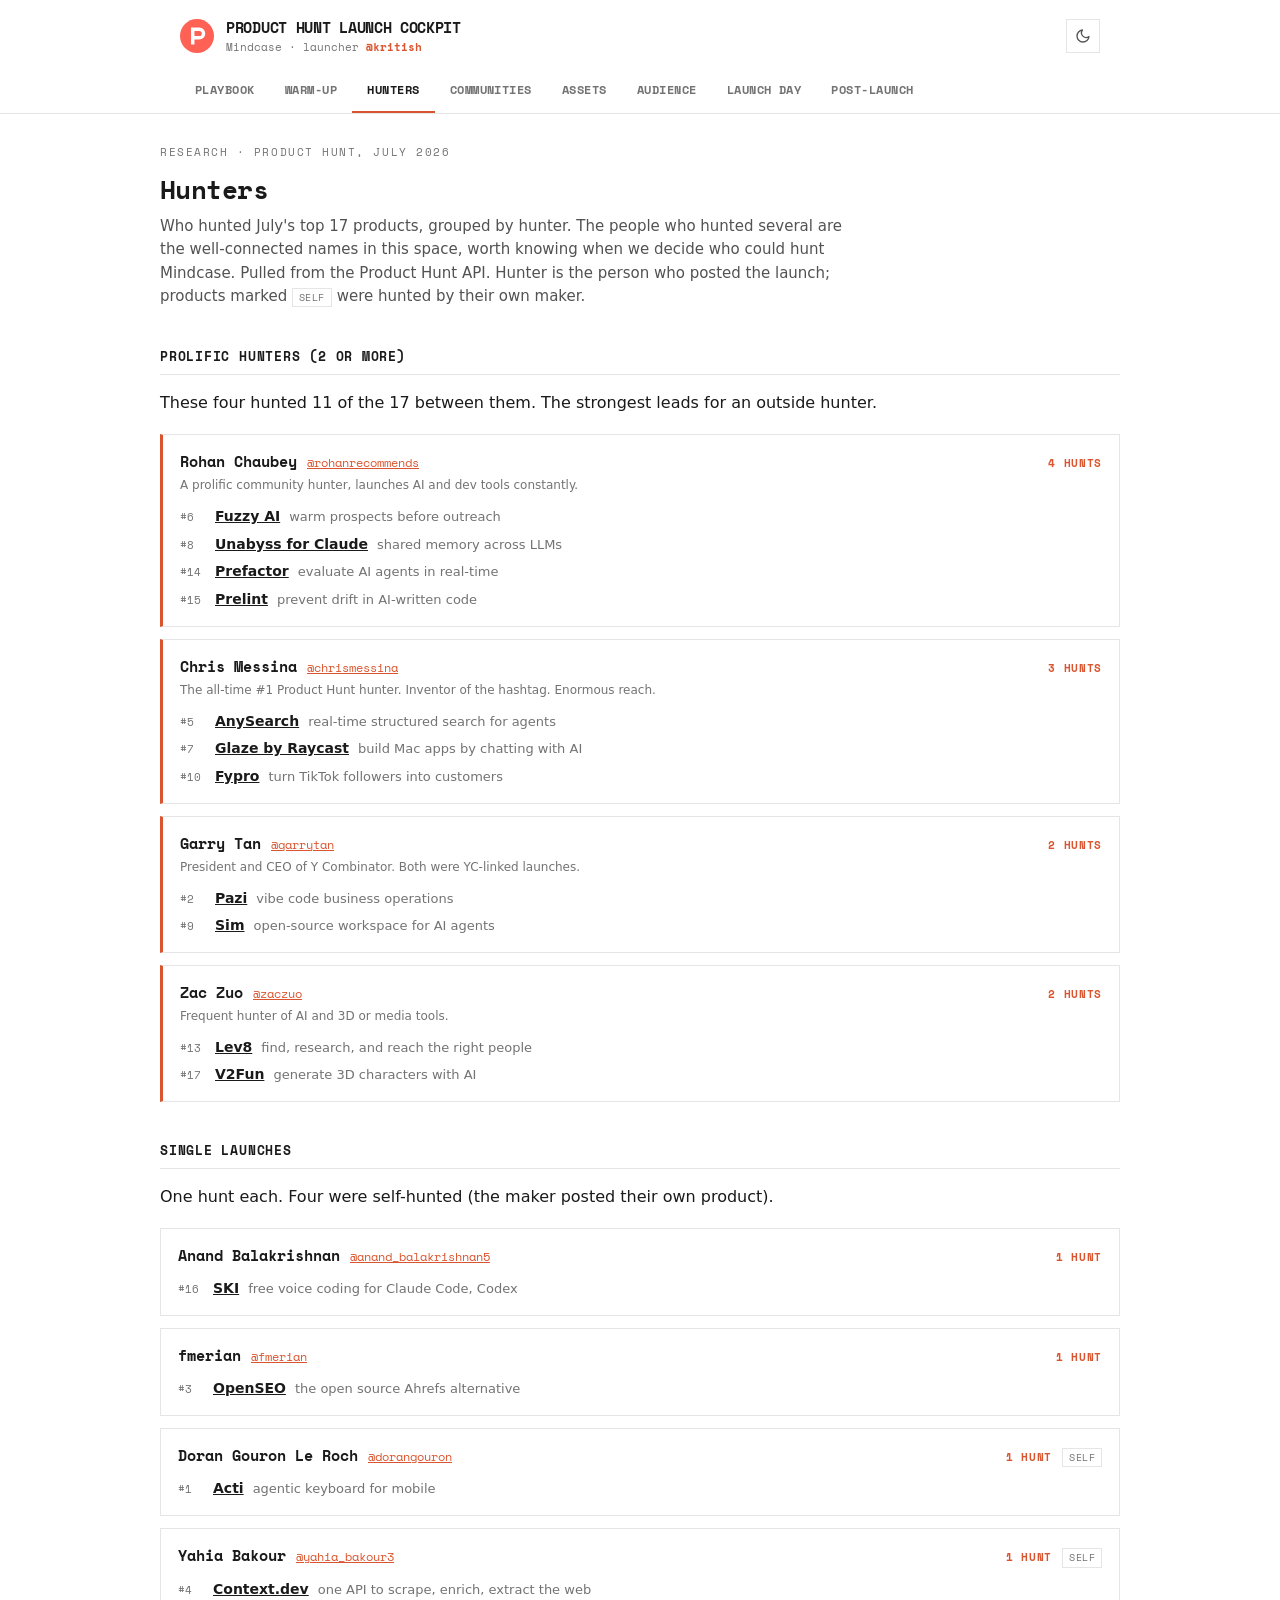
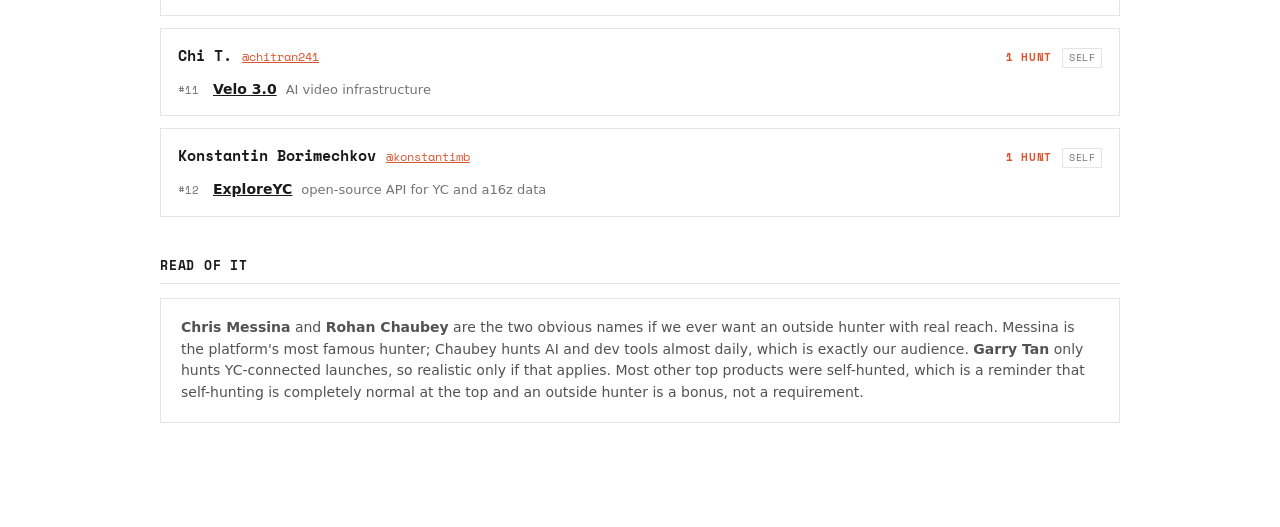
==== hunters.html @ 35c69ada "Add Hunters page: July 2026 top-17 grouped by hunter (via PH API) Co-Authored-By: Claude Opus 4.8 <n" ====
<!doctype html>
<html lang="en">
<head>
<meta charset="utf-8" />
<meta name="viewport" content="width=device-width, initial-scale=1" />
<title>Hunters · Launch Cockpit</title>
<link rel="preconnect" href="https://fonts.googleapis.com" />
<link rel="preconnect" href="https://fonts.gstatic.com" crossorigin />
<link href="https://fonts.googleapis.com/css2?family=Space+Mono:ital,wght@0,400;0,700;1,400&display=swap" rel="stylesheet" />
<link rel="stylesheet" href="style.css" />
<style>
  .hunter-list{ display:flex; flex-direction:column; gap:12px; margin-top:18px; }
  .hcard{ border:1px solid var(--line); background:var(--surface); padding:15px 17px; }
  .hcard.top{ border-left:3px solid var(--ph); }
  .hcard .htop{ display:flex; align-items:baseline; gap:10px; flex-wrap:wrap; }
  .hcard .hname{ font-family:var(--mono); font-weight:700; font-size:15px; color:var(--ink); }
  .hcard .hhandle{ font-family:var(--mono); font-size:12px; }
  .hcard .hcount{ margin-left:auto; font-family:var(--mono); font-size:11px; font-weight:700; text-transform:uppercase; letter-spacing:.06em; color:var(--ph); white-space:nowrap; }
  .hcard .note{ font-size:12px; color:var(--ink-faint); margin-top:3px; }
  .hcard .prods{ margin-top:11px; display:flex; flex-direction:column; gap:6px; }
  .hcard .prod{ font-size:14px; color:var(--ink-soft); display:flex; align-items:baseline; gap:9px; }
  .hcard .prod .rank{ font-family:var(--mono); font-size:11px; color:var(--ink-faint); font-variant-numeric:tabular-nums; min-width:26px; }
  .hcard .prod a.pname{ color:var(--ink); font-weight:700; }
  .hcard .prod .tag{ color:var(--ink-faint); font-size:13px; font-weight:400; }
  .self{ font-family:var(--mono); font-size:10px; text-transform:uppercase; letter-spacing:.05em; color:var(--ink-faint); border:1px solid var(--line); padding:1px 6px; }
  .hunter-list a{ color:var(--ph); }
</style>
</head>
<body data-page="hunters">
<div id="app-nav"></div>
<div class="wrap page">
  <div class="kicker">Research · Product Hunt, July 2026</div>
  <h2 class="title">Hunters</h2>
  <p class="lead">Who hunted July's top 17 products, grouped by hunter. The people who hunted several are the well-connected names in this space, worth knowing when we decide who could hunt Mindcase. Pulled from the Product Hunt API. Hunter is the person who posted the launch; products marked <span class="self">self</span> were hunted by their own maker.</p>

  <div class="section">
    <h3>Prolific hunters (2 or more)</h3>
    <p class="readonly-note">These four hunted 11 of the 17 between them. The strongest leads for an outside hunter.</p>
    <div class="hunter-list">

      <div class="hcard top">
        <div class="htop"><span class="hname">Rohan Chaubey</span> <a class="hhandle" href="https://www.producthunt.com/@rohanrecommends" target="_blank" rel="noopener">@rohanrecommends</a> <span class="hcount">4 hunts</span></div>
        <div class="note">A prolific community hunter, launches AI and dev tools constantly.</div>
        <div class="prods">
          <div class="prod"><span class="rank">#6</span><a class="pname" href="https://www.producthunt.com/products/fuzzy-ai-2" target="_blank" rel="noopener">Fuzzy AI</a><span class="tag">warm prospects before outreach</span></div>
          <div class="prod"><span class="rank">#8</span><a class="pname" href="https://www.producthunt.com/products/unabyss" target="_blank" rel="noopener">Unabyss for Claude</a><span class="tag">shared memory across LLMs</span></div>
          <div class="prod"><span class="rank">#14</span><a class="pname" href="https://www.producthunt.com/products/prefactor" target="_blank" rel="noopener">Prefactor</a><span class="tag">evaluate AI agents in real-time</span></div>
          <div class="prod"><span class="rank">#15</span><a class="pname" href="https://www.producthunt.com/products/prelint" target="_blank" rel="noopener">Prelint</a><span class="tag">prevent drift in AI-written code</span></div>
        </div>
      </div>

      <div class="hcard top">
        <div class="htop"><span class="hname">Chris Messina</span> <a class="hhandle" href="https://www.producthunt.com/@chrismessina" target="_blank" rel="noopener">@chrismessina</a> <span class="hcount">3 hunts</span></div>
        <div class="note">The all-time #1 Product Hunt hunter. Inventor of the hashtag. Enormous reach.</div>
        <div class="prods">
          <div class="prod"><span class="rank">#5</span><a class="pname" href="https://www.producthunt.com/products/anysearch" target="_blank" rel="noopener">AnySearch</a><span class="tag">real-time structured search for agents</span></div>
          <div class="prod"><span class="rank">#7</span><a class="pname" href="https://www.producthunt.com/products/glaze-4" target="_blank" rel="noopener">Glaze by Raycast</a><span class="tag">build Mac apps by chatting with AI</span></div>
          <div class="prod"><span class="rank">#10</span><a class="pname" href="https://www.producthunt.com/products/fypro" target="_blank" rel="noopener">Fypro</a><span class="tag">turn TikTok followers into customers</span></div>
        </div>
      </div>

      <div class="hcard top">
        <div class="htop"><span class="hname">Garry Tan</span> <a class="hhandle" href="https://www.producthunt.com/@garrytan" target="_blank" rel="noopener">@garrytan</a> <span class="hcount">2 hunts</span></div>
        <div class="note">President and CEO of Y Combinator. Both were YC-linked launches.</div>
        <div class="prods">
          <div class="prod"><span class="rank">#2</span><a class="pname" href="https://www.producthunt.com/products/pazi" target="_blank" rel="noopener">Pazi</a><span class="tag">vibe code business operations</span></div>
          <div class="prod"><span class="rank">#9</span><a class="pname" href="https://www.producthunt.com/products/sim-studio" target="_blank" rel="noopener">Sim</a><span class="tag">open-source workspace for AI agents</span></div>
        </div>
      </div>

      <div class="hcard top">
        <div class="htop"><span class="hname">Zac Zuo</span> <a class="hhandle" href="https://www.producthunt.com/@zaczuo" target="_blank" rel="noopener">@zaczuo</a> <span class="hcount">2 hunts</span></div>
        <div class="note">Frequent hunter of AI and 3D or media tools.</div>
        <div class="prods">
          <div class="prod"><span class="rank">#13</span><a class="pname" href="https://www.producthunt.com/products/lev8" target="_blank" rel="noopener">Lev8</a><span class="tag">find, research, and reach the right people</span></div>
          <div class="prod"><span class="rank">#17</span><a class="pname" href="https://www.producthunt.com/products/v2fun" target="_blank" rel="noopener">V2Fun</a><span class="tag">generate 3D characters with AI</span></div>
        </div>
      </div>

    </div>
  </div>

  <div class="section">
    <h3>Single launches</h3>
    <p class="readonly-note">One hunt each. Four were self-hunted (the maker posted their own product).</p>
    <div class="hunter-list">

      <div class="hcard">
        <div class="htop"><span class="hname">Anand Balakrishnan</span> <a class="hhandle" href="https://www.producthunt.com/@anand_balakrishnan5" target="_blank" rel="noopener">@anand_balakrishnan5</a> <span class="hcount">1 hunt</span></div>
        <div class="prods">
          <div class="prod"><span class="rank">#16</span><a class="pname" href="https://www.producthunt.com/products/ski" target="_blank" rel="noopener">SKI</a><span class="tag">free voice coding for Claude Code, Codex</span></div>
        </div>
      </div>

      <div class="hcard">
        <div class="htop"><span class="hname">fmerian</span> <a class="hhandle" href="https://www.producthunt.com/@fmerian" target="_blank" rel="noopener">@fmerian</a> <span class="hcount">1 hunt</span></div>
        <div class="prods">
          <div class="prod"><span class="rank">#3</span><a class="pname" href="https://www.producthunt.com/products/openseo" target="_blank" rel="noopener">OpenSEO</a><span class="tag">the open source Ahrefs alternative</span></div>
        </div>
      </div>

      <div class="hcard">
        <div class="htop"><span class="hname">Doran Gouron Le Roch</span> <a class="hhandle" href="https://www.producthunt.com/@dorangouron" target="_blank" rel="noopener">@dorangouron</a> <span class="hcount">1 hunt</span> <span class="self">self</span></div>
        <div class="prods">
          <div class="prod"><span class="rank">#1</span><a class="pname" href="https://www.producthunt.com/products/acti-2" target="_blank" rel="noopener">Acti</a><span class="tag">agentic keyboard for mobile</span></div>
        </div>
      </div>

      <div class="hcard">
        <div class="htop"><span class="hname">Yahia Bakour</span> <a class="hhandle" href="https://www.producthunt.com/@yahia_bakour3" target="_blank" rel="noopener">@yahia_bakour3</a> <span class="hcount">1 hunt</span> <span class="self">self</span></div>
        <div class="prods">
          <div class="prod"><span class="rank">#4</span><a class="pname" href="https://www.producthunt.com/products/context-dev" target="_blank" rel="noopener">Context.dev</a><span class="tag">one API to scrape, enrich, extract the web</span></div>
        </div>
      </div>

      <div class="hcard">
        <div class="htop"><span class="hname">Chi T.</span> <a class="hhandle" href="https://www.producthunt.com/@chitran241" target="_blank" rel="noopener">@chitran241</a> <span class="hcount">1 hunt</span> <span class="self">self</span></div>
        <div class="prods">
          <div class="prod"><span class="rank">#11</span><a class="pname" href="https://www.producthunt.com/products/velo-4" target="_blank" rel="noopener">Velo 3.0</a><span class="tag">AI video infrastructure</span></div>
        </div>
      </div>

      <div class="hcard">
        <div class="htop"><span class="hname">Konstantin Borimechkov</span> <a class="hhandle" href="https://www.producthunt.com/@konstantimb" target="_blank" rel="noopener">@konstantimb</a> <span class="hcount">1 hunt</span> <span class="self">self</span></div>
        <div class="prods">
          <div class="prod"><span class="rank">#12</span><a class="pname" href="https://www.producthunt.com/products/yc-company-explorer" target="_blank" rel="noopener">ExploreYC</a><span class="tag">open-source API for YC and a16z data</span></div>
        </div>
      </div>

    </div>
  </div>

  <div class="section">
    <h3>Read of it</h3>
    <div class="panel">
      <p><b>Chris Messina</b> and <b>Rohan Chaubey</b> are the two obvious names if we ever want an outside hunter with real reach. Messina is the platform's most famous hunter; Chaubey hunts AI and dev tools almost daily, which is exactly our audience. <b>Garry Tan</b> only hunts YC-connected launches, so realistic only if that applies. Most other top products were self-hunted, which is a reminder that self-hunting is completely normal at the top and an outside hunter is a bonus, not a requirement.</p>
    </div>
  </div>
</div>
<script src="nav.js"></script>
</body>
</html>
---- style.css ----
/* ============================================================
   Mindcase × Product Hunt — Launch Cockpit · shared styles
   Monochrome brand base · Space Mono · sharp corners · PH-orange accent
   ============================================================ */
:root{
  --bg:#ffffff; --surface:#ffffff; --muted:#f5f5f5; --muted2:#fafafa;
  --ink:#1a1a1a; --ink-soft:#525252; --ink-faint:#737373; --ink-ghost:#a3a3a3;
  --line:#e5e5e5; --line-strong:#0a0a0a;
  --primary:#0a0a0a; --primary-fg:#ffffff;
  --ph:#DA552F; --ph-hover:#c4441f; --ph-soft:#fdece5; --ph-line:#f3c9b9;
  --good:#0f8a5f; --good-soft:#e2f4ec;
  --warn:#b7791f; --warn-soft:#fbf0da;
  --mono:"Space Mono", ui-monospace, SFMono-Regular, Menlo, monospace;
  --sans:ui-sans-serif, system-ui, -apple-system, "Segoe UI", Helvetica, Arial, sans-serif;
  --radius:0px; --maxw:960px;
}
@media (prefers-color-scheme: dark){
  :root{
    --bg:#0d0c0b; --surface:#161412; --muted:#1e1b19; --muted2:#141210;
    --ink:#f5f2ef; --ink-soft:#a8a09a; --ink-faint:#7c736c; --ink-ghost:#57504a;
    --line:#2a2622; --line-strong:#f5f2ef;
    --primary:#f5f2ef; --primary-fg:#0d0c0b;
    --ph:#FF6B43; --ph-hover:#ff855f; --ph-soft:#2c1912; --ph-line:#5a2e1f;
    --good:#37c088; --good-soft:#16261f;
    --warn:#e0a94a; --warn-soft:#2a2213;
  }
}
:root[data-theme="light"]{
  --bg:#fff;--surface:#fff;--muted:#f5f5f5;--muted2:#fafafa;--ink:#1a1a1a;--ink-soft:#525252;--ink-faint:#737373;--ink-ghost:#a3a3a3;--line:#e5e5e5;--line-strong:#0a0a0a;--primary:#0a0a0a;--primary-fg:#fff;--ph:#DA552F;--ph-hover:#c4441f;--ph-soft:#fdece5;--ph-line:#f3c9b9;--good:#0f8a5f;--good-soft:#e2f4ec;--warn:#b7791f;--warn-soft:#fbf0da;
}
:root[data-theme="dark"]{
  --bg:#0d0c0b;--surface:#161412;--muted:#1e1b19;--muted2:#141210;--ink:#f5f2ef;--ink-soft:#a8a09a;--ink-faint:#7c736c;--ink-ghost:#57504a;--line:#2a2622;--line-strong:#f5f2ef;--primary:#f5f2ef;--primary-fg:#0d0c0b;--ph:#FF6B43;--ph-hover:#ff855f;--ph-soft:#2c1912;--ph-line:#5a2e1f;--good:#37c088;--good-soft:#16261f;--warn:#e0a94a;--warn-soft:#2a2213;
}
*{box-sizing:border-box;}
html,body{margin:0;}
body{ background:var(--bg); color:var(--ink); font-family:var(--sans); line-height:1.55; -webkit-font-smoothing:antialiased; }
.wrap{ max-width:var(--maxw); margin:0 auto; padding:0 20px; }
a{ color:var(--ph); }

/* ---------- Header + Tabs ---------- */
#app-nav .topbar{ background:var(--surface); border-bottom:1px solid var(--line); position:sticky; top:0; z-index:30; }
.nav-in{ max-width:var(--maxw); margin:0 auto; padding:16px 20px 0; }
.nav-top{ display:flex; align-items:center; justify-content:space-between; gap:16px; padding-bottom:14px; }
.nav-brand{ display:flex; align-items:center; gap:12px; }
.theme-toggle{ flex:none; width:34px; height:34px; display:grid; place-items:center; background:var(--surface); color:var(--ink-soft); border:1px solid var(--line); cursor:pointer; transition:color .12s ease, border-color .12s ease; }
.theme-toggle:hover{ color:var(--ink); border-color:var(--ink-soft); }
.nav-brand .ph-logo{ width:34px; height:34px; flex:none; }
.nav-brand h1{ font-family:var(--mono); font-size:15px; font-weight:700; margin:0; letter-spacing:-.02em; text-transform:uppercase; }
.nav-brand .sub{ font-family:var(--mono); font-size:11px; color:var(--ink-faint); }
.nav-brand .sub b{ color:var(--ph); }
.tabs{ display:flex; gap:0; overflow-x:auto; scrollbar-width:none; }
.tabs::-webkit-scrollbar{ display:none; }
.tab{ font-family:var(--mono); font-size:12px; font-weight:700; text-transform:uppercase; letter-spacing:.04em;
  color:var(--ink-faint); text-decoration:none; padding:11px 15px; white-space:nowrap; border-bottom:2px solid transparent; }
.tab:hover{ color:var(--ink); }
.tab.active{ color:var(--ink); border-bottom-color:var(--ph); }

/* ---------- Page scaffolding ---------- */
.page{ padding:30px 0 90px; }
.kicker{ font-family:var(--mono); font-size:11px; letter-spacing:.14em; text-transform:uppercase; color:var(--ink-faint); }
.page h2.title{ font-family:var(--mono); font-size:26px; letter-spacing:-.02em; margin:8px 0 6px; }
.lead{ color:var(--ink-soft); font-size:15px; max-width:72ch; margin:0; }

.section{ margin-top:38px; }
.section > h3{ font-family:var(--mono); font-size:13px; text-transform:uppercase; letter-spacing:.06em; color:var(--ink); margin:0 0 14px; padding-bottom:8px; border-bottom:1px solid var(--line); }

.panel{ background:var(--surface); border:1px solid var(--line); padding:18px 20px; margin-bottom:14px; }
.panel h4{ font-family:var(--mono); font-size:13px; margin:0 0 6px; }
.panel p{ margin:0; color:var(--ink-soft); font-size:14px; }
.grid2{ display:grid; grid-template-columns:1fr 1fr; gap:14px; }
@media (max-width:680px){ .grid2{ grid-template-columns:1fr; } }

/* ---------- Status pills ---------- */
.pill{ font-family:var(--mono); font-size:10px; font-weight:700; text-transform:uppercase; letter-spacing:.06em; padding:3px 8px; white-space:nowrap; }
.pill.done{ background:var(--good-soft); color:var(--good); border:1px solid var(--good); }
.pill.active{ background:var(--ph-soft); color:var(--ph); border:1px solid var(--ph); }
.pill.todo{ background:var(--muted); color:var(--ink-faint); border:1px solid var(--line); }
.pill.block{ background:var(--warn-soft); color:var(--warn); border:1px solid var(--warn); }

/* ---------- Tables ---------- */
.tbl-scroll{ overflow-x:auto; border:1px solid var(--line); }
table.data{ width:100%; border-collapse:collapse; font-size:13.5px; min-width:520px; }
table.data th{ font-family:var(--mono); font-size:10px; text-transform:uppercase; letter-spacing:.06em; text-align:left; color:var(--ink-faint); background:var(--muted2); padding:10px 12px; border-bottom:1px solid var(--line); }
table.data td{ padding:11px 12px; border-bottom:1px solid var(--line); color:var(--ink-soft); vertical-align:top; }
table.data tr:last-child td{ border-bottom:none; }
table.data td b, table.data td strong{ color:var(--ink); }

/* ---------- Timeline ---------- */
.timeline{ position:relative; margin:0; padding:0 0 0 26px; list-style:none; }
.timeline::before{ content:""; position:absolute; left:6px; top:4px; bottom:4px; width:2px; background:var(--line); }
.timeline li{ position:relative; padding:0 0 22px 8px; }
.timeline li::before{ content:""; position:absolute; left:-26px; top:3px; width:14px; height:14px; background:var(--surface); border:3px solid var(--ink-ghost); }
.timeline li.now::before{ border-color:var(--ph); background:var(--ph); }
.timeline li.done::before{ border-color:var(--good); background:var(--good); }
.timeline .tl-when{ font-family:var(--mono); font-size:11px; text-transform:uppercase; letter-spacing:.05em; color:var(--ink-faint); }
.timeline .tl-what{ font-weight:700; font-size:14px; margin-top:2px; }
.timeline .tl-detail{ color:var(--ink-soft); font-size:13.5px; margin-top:2px; }

/* ---------- Checklist ---------- */
.checklist{ list-style:none; margin:0; padding:0; display:flex; flex-direction:column; gap:2px; }
.checklist li{ display:flex; gap:11px; align-items:flex-start; padding:9px 4px; border-bottom:1px solid var(--line); }
.checklist li:last-child{ border-bottom:none; }
.checklist input[type=checkbox]{ width:17px; height:17px; margin-top:1px; accent-color:var(--good); flex:none; cursor:pointer; }
.checklist .ci-body{ font-size:14px; }
.checklist .ci-body span{ display:block; color:var(--ink-faint); font-size:12.5px; margin-top:1px; }
.checklist li.checked .ci-body > b{ text-decoration:line-through; color:var(--ink-faint); }

/* ---------- Buttons ---------- */
.btn, button.act{
  font-family:var(--mono); font-size:12px; font-weight:700; text-transform:uppercase; letter-spacing:.04em;
  border-radius:var(--radius); cursor:pointer; padding:9px 15px; border:1px solid var(--line-strong);
  background:var(--surface); color:var(--ink); text-decoration:none; display:inline-flex; align-items:center; gap:7px;
  transition:background .12s ease, color .12s ease, border-color .12s ease;
}
.btn:hover, button.act:hover{ background:var(--muted); border-color:var(--ph); color:var(--ph); }
.btn-primary{ background:var(--ph); color:#fff; border-color:var(--ph); }
.btn-primary:hover{ background:var(--ph-hover); color:#fff; }

/* ---------- Callout ---------- */
.callout{ font-family:var(--mono); font-size:12.5px; background:var(--ph-soft); color:var(--ink); border-left:3px solid var(--ph); padding:11px 14px; margin:14px 0; }
.callout.warn{ background:var(--warn-soft); border-left-color:var(--warn); }

@media (prefers-reduced-motion: reduce){ *{ transition:none !important; } }
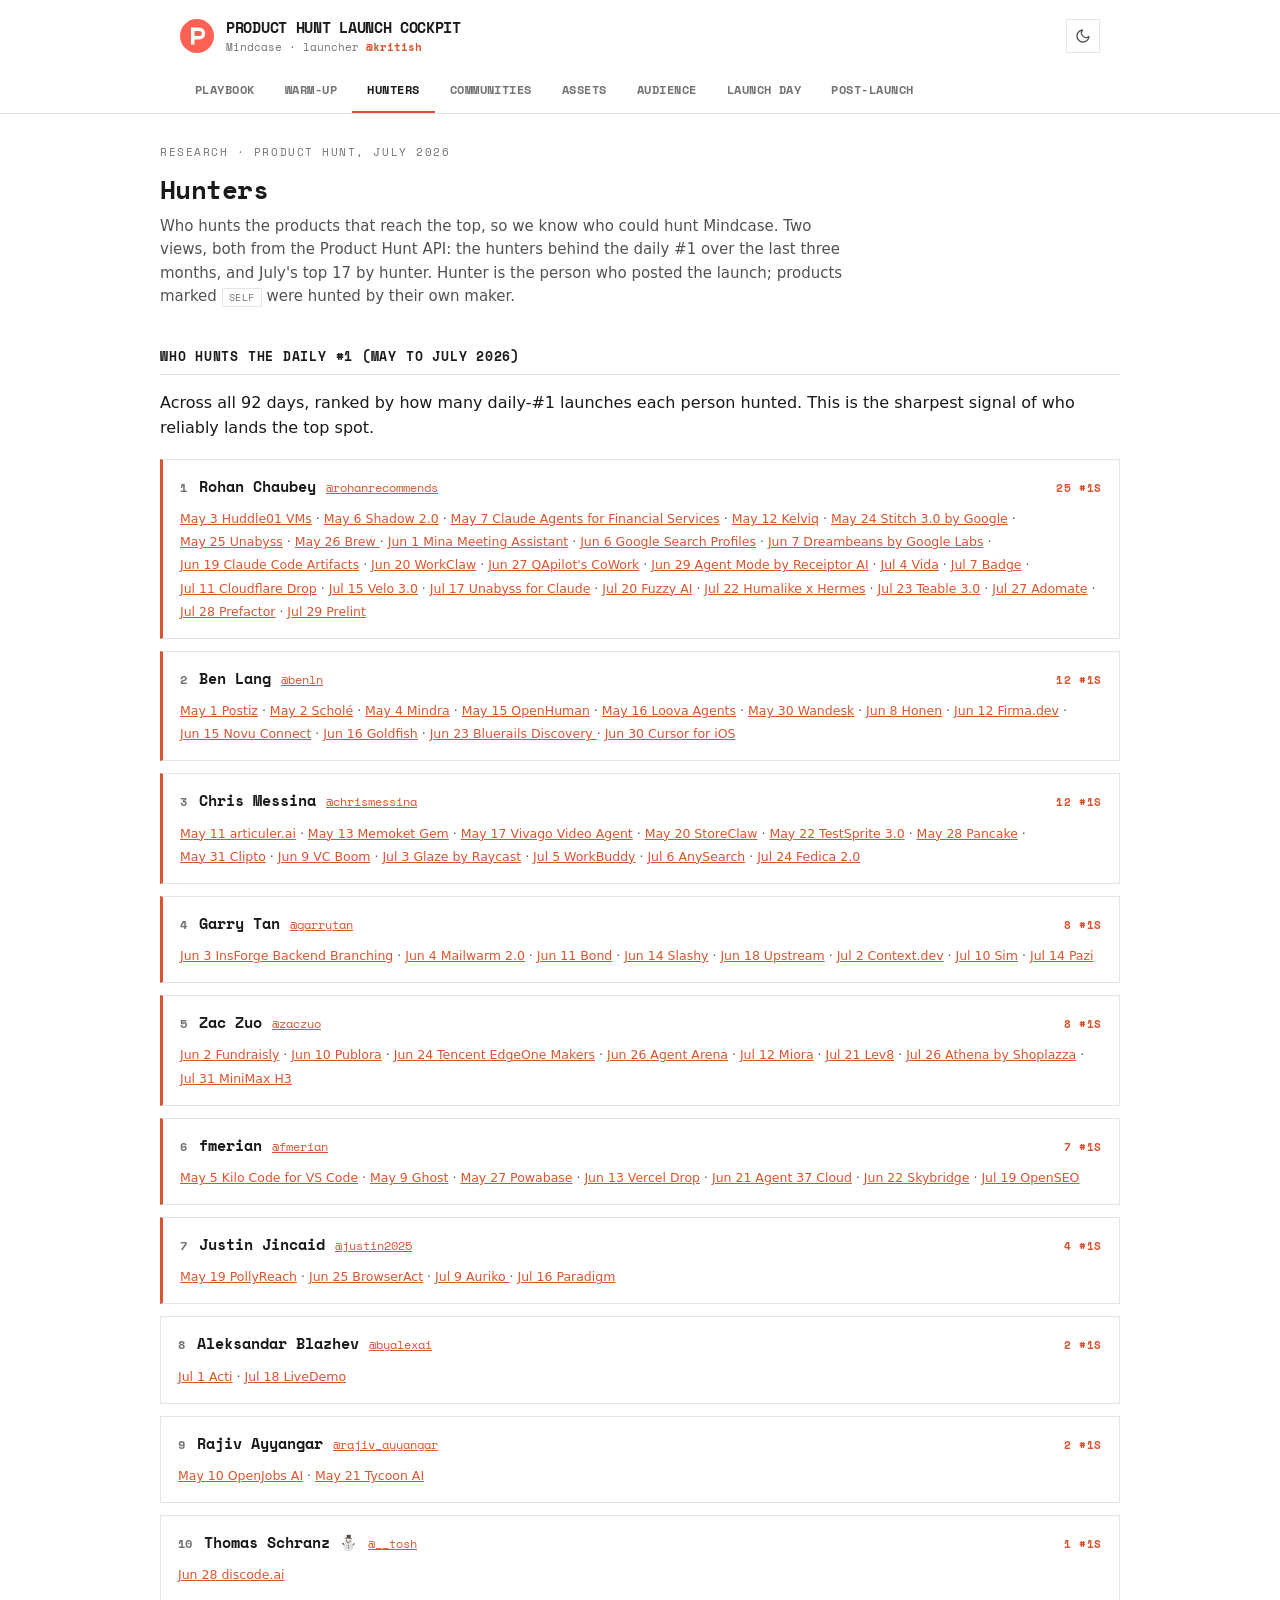
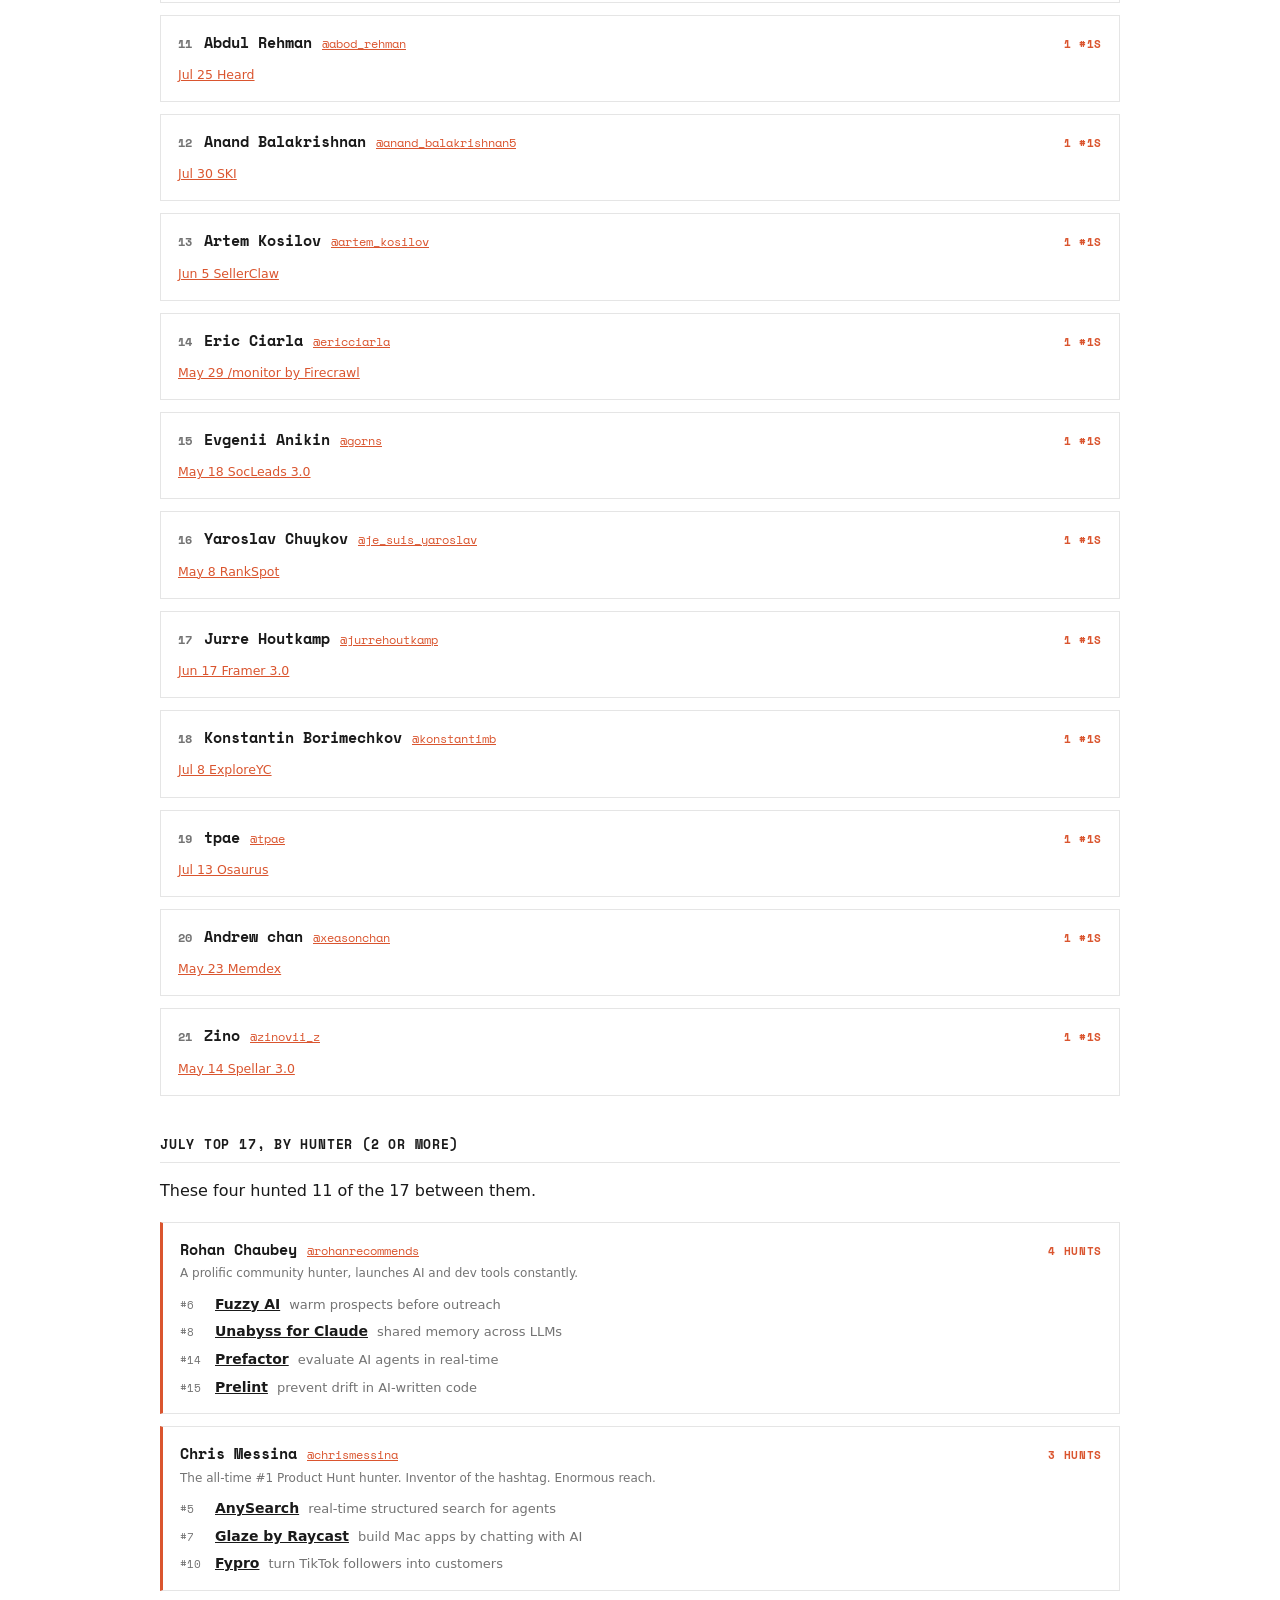
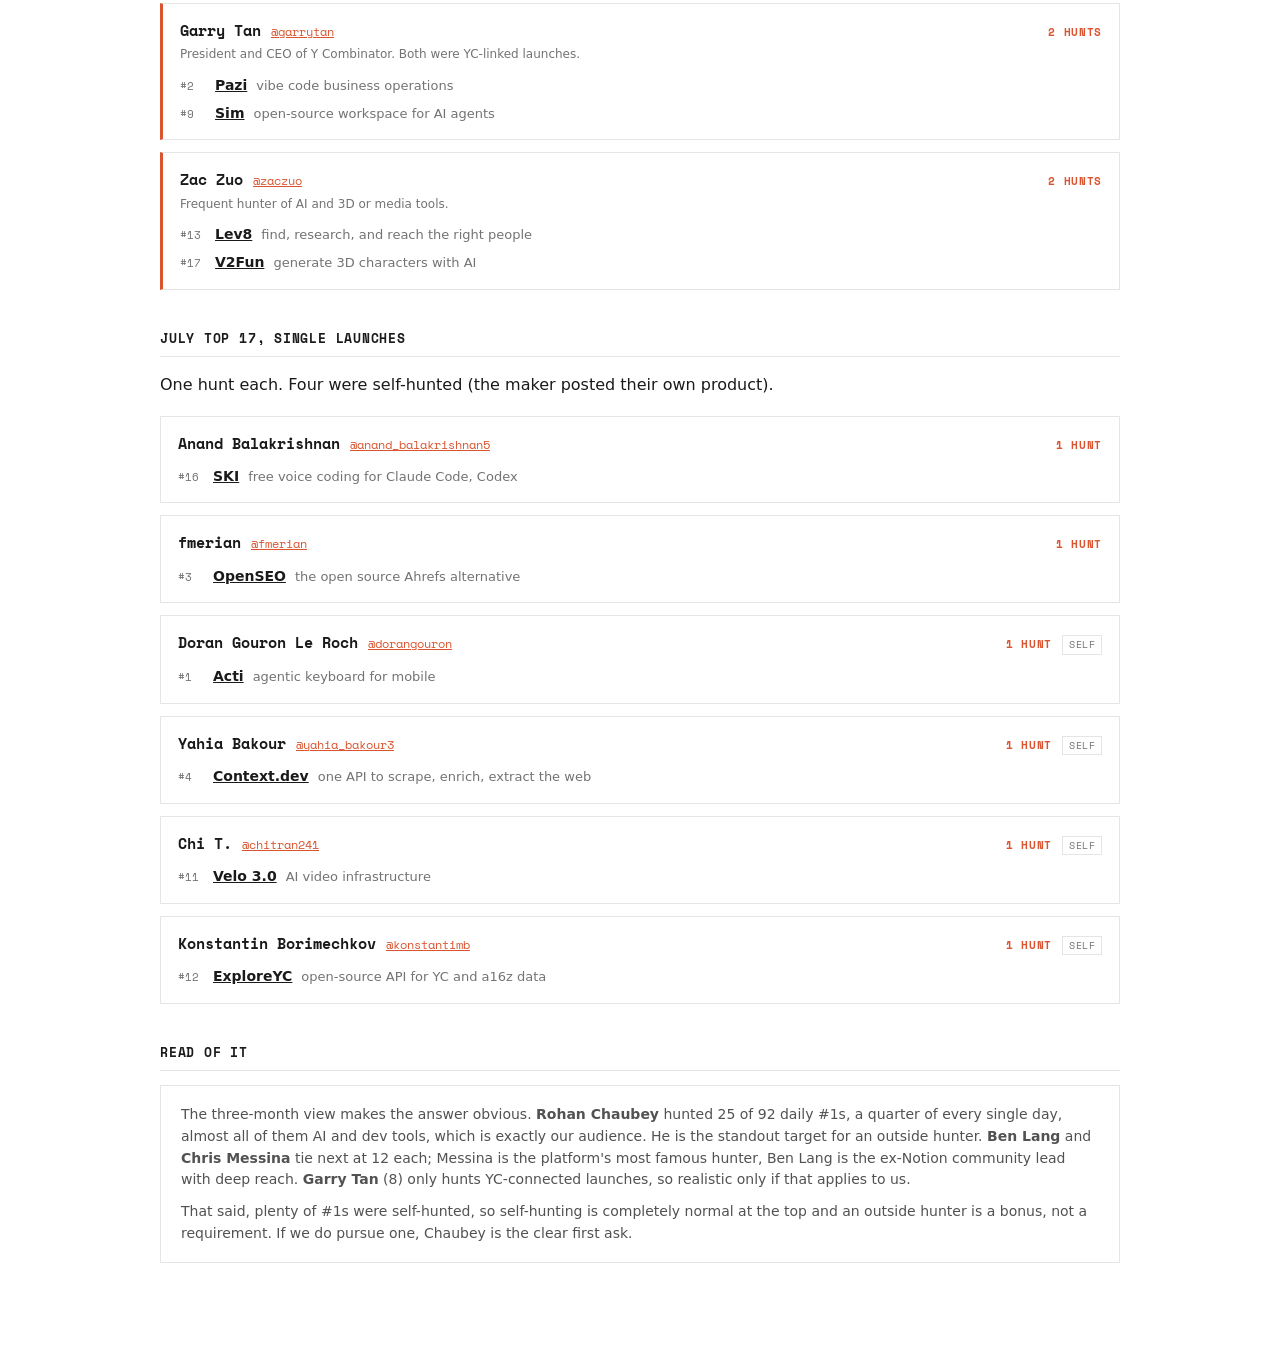
==== commit b3c66576: "Hunters: add daily-#1 hunters (May-Jul 2026, 92 days) via PH API Co-Authored-By: Claude Opus 4.8 <no" ====
--- a/hunters.html
+++ b/hunters.html
@@ -23,6 +23,9 @@
   .hcard .prod a.pname{ color:var(--ink); font-weight:700; }
   .hcard .prod .tag{ color:var(--ink-faint); font-size:13px; font-weight:400; }
   .self{ font-family:var(--mono); font-size:10px; text-transform:uppercase; letter-spacing:.05em; color:var(--ink-faint); border:1px solid var(--line); padding:1px 6px; }
+  .hrank{ font-family:var(--mono); font-size:12px; color:var(--ink-faint); font-weight:700; margin-right:2px; }
+  .d1prods{ margin-top:9px; font-size:12.5px; line-height:1.85; color:var(--ink-soft); }
+  .d1prods a{ color:var(--ink); white-space:nowrap; }
   .hunter-list a{ color:var(--ph); }
 </style>
 </head>
@@ -31,11 +34,17 @@
 <div class="wrap page">
   <div class="kicker">Research · Product Hunt, July 2026</div>
   <h2 class="title">Hunters</h2>
-  <p class="lead">Who hunted July's top 17 products, grouped by hunter. The people who hunted several are the well-connected names in this space, worth knowing when we decide who could hunt Mindcase. Pulled from the Product Hunt API. Hunter is the person who posted the launch; products marked <span class="self">self</span> were hunted by their own maker.</p>
+  <p class="lead">Who hunts the products that reach the top, so we know who could hunt Mindcase. Two views, both from the Product Hunt API: the hunters behind the daily #1 over the last three months, and July's top 17 by hunter. Hunter is the person who posted the launch; products marked <span class="self">self</span> were hunted by their own maker.</p>
 
   <div class="section">
-    <h3>Prolific hunters (2 or more)</h3>
-    <p class="readonly-note">These four hunted 11 of the 17 between them. The strongest leads for an outside hunter.</p>
+    <h3>Who hunts the daily #1 (May to July 2026)</h3>
+    <p class="readonly-note">Across all 92 days, ranked by how many daily-#1 launches each person hunted. This is the sharpest signal of who reliably lands the top spot.</p>
+    <div class="hunter-list" id="daily1-list"></div>
+  </div>
+
+  <div class="section">
+    <h3>July top 17, by hunter (2 or more)</h3>
+    <p class="readonly-note">These four hunted 11 of the 17 between them.</p>
     <div class="hunter-list">
 
       <div class="hcard top">
@@ -81,7 +90,7 @@
   </div>
 
   <div class="section">
-    <h3>Single launches</h3>
+    <h3>July top 17, single launches</h3>
     <p class="readonly-note">One hunt each. Four were self-hunted (the maker posted their own product).</p>
     <div class="hunter-list">
 
@@ -133,10 +142,33 @@
   <div class="section">
     <h3>Read of it</h3>
     <div class="panel">
-      <p><b>Chris Messina</b> and <b>Rohan Chaubey</b> are the two obvious names if we ever want an outside hunter with real reach. Messina is the platform's most famous hunter; Chaubey hunts AI and dev tools almost daily, which is exactly our audience. <b>Garry Tan</b> only hunts YC-connected launches, so realistic only if that applies. Most other top products were self-hunted, which is a reminder that self-hunting is completely normal at the top and an outside hunter is a bonus, not a requirement.</p>
+      <p>The three-month view makes the answer obvious. <b>Rohan Chaubey</b> hunted 25 of 92 daily #1s, a quarter of every single day, almost all of them AI and dev tools, which is exactly our audience. He is the standout target for an outside hunter. <b>Ben Lang</b> and <b>Chris Messina</b> tie next at 12 each; Messina is the platform's most famous hunter, Ben Lang is the ex-Notion community lead with deep reach. <b>Garry Tan</b> (8) only hunts YC-connected launches, so realistic only if that applies to us.</p>
+      <p style="margin-top:10px;">That said, plenty of #1s were self-hunted, so self-hunting is completely normal at the top and an outside hunter is a bonus, not a requirement. If we do pursue one, Chaubey is the clear first ask.</p>
     </div>
   </div>
 </div>
+<script src="daily1.js"></script>
+<script>
+(function(){
+  var el = document.getElementById('daily1-list');
+  if(!el || !window.DAILY1){ return; }
+  var MON = ['Jan','Feb','Mar','Apr','May','Jun','Jul','Aug','Sep','Oct','Nov','Dec'];
+  function esc(s){ return (s||'').replace(/[&<>"]/g,function(c){return {'&':'&amp;','<':'&lt;','>':'&gt;','"':'&quot;'}[c]; }); }
+  window.DAILY1.hunters.forEach(function(h,i){
+    var prods = h.products.map(function(p){
+      var mm = parseInt(p.date.slice(5,7),10), dd = parseInt(p.date.slice(8,10),10);
+      return '<a href="https://www.producthunt.com/products/'+esc(p.slug)+'" target="_blank" rel="noopener">'+MON[mm-1]+' '+dd+' '+esc(p.name)+'</a>';
+    }).join(' &middot; ');
+    var card = document.createElement('div');
+    card.className = 'hcard' + (h.count>=3 ? ' top' : '');
+    card.innerHTML = '<div class="htop"><span class="hrank">'+(i+1)+'</span><span class="hname">'+esc(h.name)+'</span> '
+      + '<a class="hhandle" href="https://www.producthunt.com/@'+esc(h.username)+'" target="_blank" rel="noopener">@'+esc(h.username)+'</a> '
+      + '<span class="hcount">'+h.count+' &#35;1s</span></div>'
+      + '<div class="d1prods">'+prods+'</div>';
+    el.appendChild(card);
+  });
+})();
+</script>
 <script src="nav.js"></script>
 </body>
 </html>
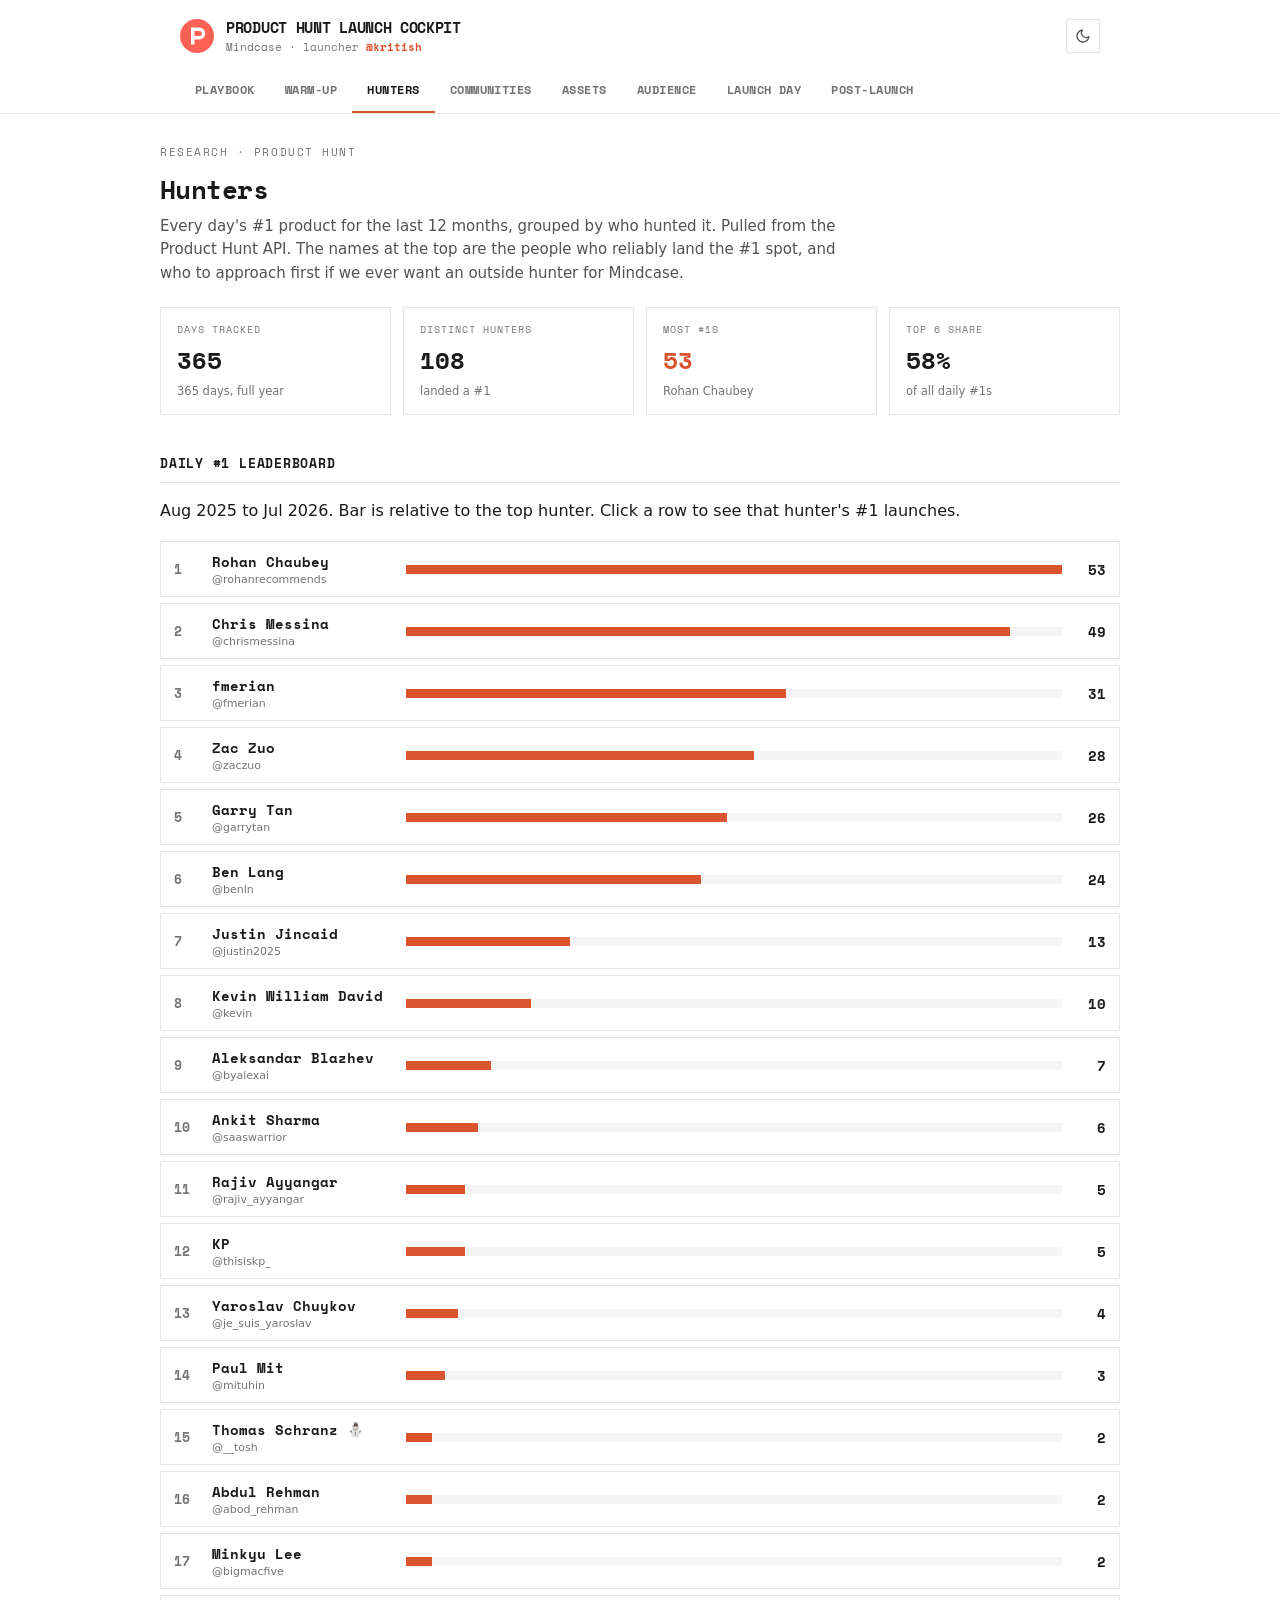
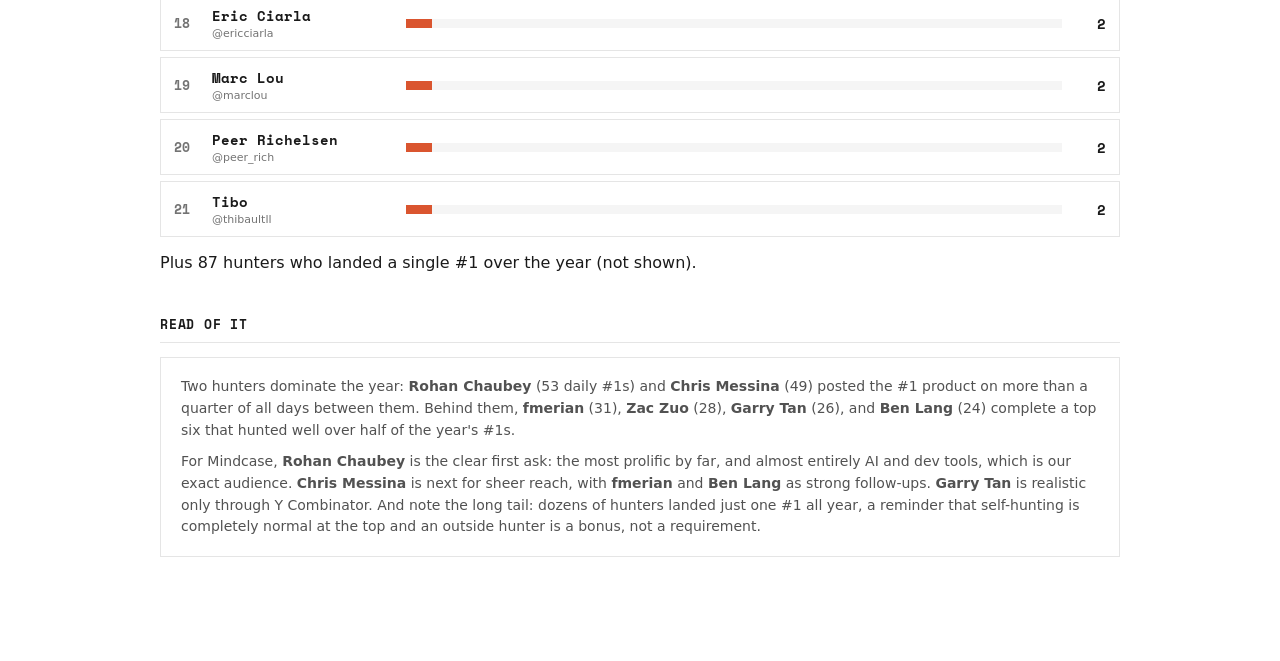
==== commit 63b7e23a: "Hunters: full-year daily-#1 leaderboard, restructured with stat tiles + bars Co-Authored-By: Claude " ====
--- a/hunters.html
+++ b/hunters.html
@@ -9,164 +9,97 @@
 <link href="https://fonts.googleapis.com/css2?family=Space+Mono:ital,wght@0,400;0,700;1,400&display=swap" rel="stylesheet" />
 <link rel="stylesheet" href="style.css" />
 <style>
-  .hunter-list{ display:flex; flex-direction:column; gap:12px; margin-top:18px; }
-  .hcard{ border:1px solid var(--line); background:var(--surface); padding:15px 17px; }
-  .hcard.top{ border-left:3px solid var(--ph); }
-  .hcard .htop{ display:flex; align-items:baseline; gap:10px; flex-wrap:wrap; }
-  .hcard .hname{ font-family:var(--mono); font-weight:700; font-size:15px; color:var(--ink); }
-  .hcard .hhandle{ font-family:var(--mono); font-size:12px; }
-  .hcard .hcount{ margin-left:auto; font-family:var(--mono); font-size:11px; font-weight:700; text-transform:uppercase; letter-spacing:.06em; color:var(--ph); white-space:nowrap; }
-  .hcard .note{ font-size:12px; color:var(--ink-faint); margin-top:3px; }
-  .hcard .prods{ margin-top:11px; display:flex; flex-direction:column; gap:6px; }
-  .hcard .prod{ font-size:14px; color:var(--ink-soft); display:flex; align-items:baseline; gap:9px; }
-  .hcard .prod .rank{ font-family:var(--mono); font-size:11px; color:var(--ink-faint); font-variant-numeric:tabular-nums; min-width:26px; }
-  .hcard .prod a.pname{ color:var(--ink); font-weight:700; }
-  .hcard .prod .tag{ color:var(--ink-faint); font-size:13px; font-weight:400; }
-  .self{ font-family:var(--mono); font-size:10px; text-transform:uppercase; letter-spacing:.05em; color:var(--ink-faint); border:1px solid var(--line); padding:1px 6px; }
-  .hrank{ font-family:var(--mono); font-size:12px; color:var(--ink-faint); font-weight:700; margin-right:2px; }
-  .d1prods{ margin-top:9px; font-size:12.5px; line-height:1.85; color:var(--ink-soft); }
-  .d1prods a{ color:var(--ink); white-space:nowrap; }
-  .hunter-list a{ color:var(--ph); }
+  /* stat tiles */
+  .stats{ display:grid; grid-template-columns:repeat(4,1fr); gap:12px; margin-top:22px; }
+  @media (max-width:640px){ .stats{ grid-template-columns:1fr 1fr; } }
+  .stat{ border:1px solid var(--line); background:var(--surface); padding:14px 16px; }
+  .stat .k{ font-family:var(--mono); font-size:10px; text-transform:uppercase; letter-spacing:.1em; color:var(--ink-faint); }
+  .stat .v{ font-family:var(--mono); font-size:24px; font-weight:700; color:var(--ink); margin-top:5px; font-variant-numeric:tabular-nums; }
+  .stat .v.accent{ color:var(--ph); }
+  .stat .sub{ font-size:11.5px; color:var(--ink-faint); margin-top:3px; }
+
+  /* leaderboard */
+  .lb-wrap{ margin-top:18px; }
+  .lb-item{ margin-bottom:6px; }
+  .lb-row{ display:flex; align-items:center; gap:14px; width:100%; padding:10px 13px; background:var(--surface); border:1px solid var(--line); cursor:pointer; text-align:left; font-family:inherit; color:inherit; }
+  .lb-row:hover{ border-color:var(--line-strong); }
+  .lb-row.open{ border-color:var(--ph); }
+  .lb-row .rk{ flex:0 0 24px; font-family:var(--mono); font-size:13px; font-weight:700; color:var(--ink-faint); font-variant-numeric:tabular-nums; }
+  .lb-row .who{ flex:0 0 180px; min-width:0; display:flex; flex-direction:column; gap:1px; }
+  .lb-row .who b{ font-family:var(--mono); font-size:13.5px; font-weight:700; color:var(--ink); white-space:nowrap; overflow:hidden; text-overflow:ellipsis; }
+  .lb-row .who span{ font-size:11px; color:var(--ink-faint); }
+  .lb-track{ flex:1 1 auto; height:9px; background:var(--muted); min-width:34px; }
+  .lb-fill{ display:block; height:100%; background:var(--ph); }
+  .lb-row .cnt{ flex:0 0 30px; text-align:right; font-family:var(--mono); font-size:14px; font-weight:700; color:var(--ink); font-variant-numeric:tabular-nums; }
+  .lb-detail{ padding:11px 14px 13px 51px; font-size:12.5px; line-height:1.95; color:var(--ink-soft); background:var(--surface); border:1px solid var(--line); border-top:none; }
+  .lb-detail a{ color:var(--ink); white-space:nowrap; }
+  @media (max-width:560px){ .lb-row .who{ flex-basis:120px; } .lb-detail{ padding-left:18px; } }
 </style>
 </head>
 <body data-page="hunters">
 <div id="app-nav"></div>
 <div class="wrap page">
-  <div class="kicker">Research · Product Hunt, July 2026</div>
+  <div class="kicker">Research · Product Hunt</div>
   <h2 class="title">Hunters</h2>
-  <p class="lead">Who hunts the products that reach the top, so we know who could hunt Mindcase. Two views, both from the Product Hunt API: the hunters behind the daily #1 over the last three months, and July's top 17 by hunter. Hunter is the person who posted the launch; products marked <span class="self">self</span> were hunted by their own maker.</p>
+  <p class="lead">Every day's #1 product for the last 12 months, grouped by who hunted it. Pulled from the Product Hunt API. The names at the top are the people who reliably land the #1 spot, and who to approach first if we ever want an outside hunter for Mindcase.</p>
+
+  <div class="stats" id="stats"></div>
 
   <div class="section">
-    <h3>Who hunts the daily #1 (May to July 2026)</h3>
-    <p class="readonly-note">Across all 92 days, ranked by how many daily-#1 launches each person hunted. This is the sharpest signal of who reliably lands the top spot.</p>
-    <div class="hunter-list" id="daily1-list"></div>
-  </div>
-
-  <div class="section">
-    <h3>July top 17, by hunter (2 or more)</h3>
-    <p class="readonly-note">These four hunted 11 of the 17 between them.</p>
-    <div class="hunter-list">
-
-      <div class="hcard top">
-        <div class="htop"><span class="hname">Rohan Chaubey</span> <a class="hhandle" href="https://www.producthunt.com/@rohanrecommends" target="_blank" rel="noopener">@rohanrecommends</a> <span class="hcount">4 hunts</span></div>
-        <div class="note">A prolific community hunter, launches AI and dev tools constantly.</div>
-        <div class="prods">
-          <div class="prod"><span class="rank">#6</span><a class="pname" href="https://www.producthunt.com/products/fuzzy-ai-2" target="_blank" rel="noopener">Fuzzy AI</a><span class="tag">warm prospects before outreach</span></div>
-          <div class="prod"><span class="rank">#8</span><a class="pname" href="https://www.producthunt.com/products/unabyss" target="_blank" rel="noopener">Unabyss for Claude</a><span class="tag">shared memory across LLMs</span></div>
-          <div class="prod"><span class="rank">#14</span><a class="pname" href="https://www.producthunt.com/products/prefactor" target="_blank" rel="noopener">Prefactor</a><span class="tag">evaluate AI agents in real-time</span></div>
-          <div class="prod"><span class="rank">#15</span><a class="pname" href="https://www.producthunt.com/products/prelint" target="_blank" rel="noopener">Prelint</a><span class="tag">prevent drift in AI-written code</span></div>
-        </div>
-      </div>
-
-      <div class="hcard top">
-        <div class="htop"><span class="hname">Chris Messina</span> <a class="hhandle" href="https://www.producthunt.com/@chrismessina" target="_blank" rel="noopener">@chrismessina</a> <span class="hcount">3 hunts</span></div>
-        <div class="note">The all-time #1 Product Hunt hunter. Inventor of the hashtag. Enormous reach.</div>
-        <div class="prods">
-          <div class="prod"><span class="rank">#5</span><a class="pname" href="https://www.producthunt.com/products/anysearch" target="_blank" rel="noopener">AnySearch</a><span class="tag">real-time structured search for agents</span></div>
-          <div class="prod"><span class="rank">#7</span><a class="pname" href="https://www.producthunt.com/products/glaze-4" target="_blank" rel="noopener">Glaze by Raycast</a><span class="tag">build Mac apps by chatting with AI</span></div>
-          <div class="prod"><span class="rank">#10</span><a class="pname" href="https://www.producthunt.com/products/fypro" target="_blank" rel="noopener">Fypro</a><span class="tag">turn TikTok followers into customers</span></div>
-        </div>
-      </div>
-
-      <div class="hcard top">
-        <div class="htop"><span class="hname">Garry Tan</span> <a class="hhandle" href="https://www.producthunt.com/@garrytan" target="_blank" rel="noopener">@garrytan</a> <span class="hcount">2 hunts</span></div>
-        <div class="note">President and CEO of Y Combinator. Both were YC-linked launches.</div>
-        <div class="prods">
-          <div class="prod"><span class="rank">#2</span><a class="pname" href="https://www.producthunt.com/products/pazi" target="_blank" rel="noopener">Pazi</a><span class="tag">vibe code business operations</span></div>
-          <div class="prod"><span class="rank">#9</span><a class="pname" href="https://www.producthunt.com/products/sim-studio" target="_blank" rel="noopener">Sim</a><span class="tag">open-source workspace for AI agents</span></div>
-        </div>
-      </div>
-
-      <div class="hcard top">
-        <div class="htop"><span class="hname">Zac Zuo</span> <a class="hhandle" href="https://www.producthunt.com/@zaczuo" target="_blank" rel="noopener">@zaczuo</a> <span class="hcount">2 hunts</span></div>
-        <div class="note">Frequent hunter of AI and 3D or media tools.</div>
-        <div class="prods">
-          <div class="prod"><span class="rank">#13</span><a class="pname" href="https://www.producthunt.com/products/lev8" target="_blank" rel="noopener">Lev8</a><span class="tag">find, research, and reach the right people</span></div>
-          <div class="prod"><span class="rank">#17</span><a class="pname" href="https://www.producthunt.com/products/v2fun" target="_blank" rel="noopener">V2Fun</a><span class="tag">generate 3D characters with AI</span></div>
-        </div>
-      </div>
-
-    </div>
-  </div>
-
-  <div class="section">
-    <h3>July top 17, single launches</h3>
-    <p class="readonly-note">One hunt each. Four were self-hunted (the maker posted their own product).</p>
-    <div class="hunter-list">
-
-      <div class="hcard">
-        <div class="htop"><span class="hname">Anand Balakrishnan</span> <a class="hhandle" href="https://www.producthunt.com/@anand_balakrishnan5" target="_blank" rel="noopener">@anand_balakrishnan5</a> <span class="hcount">1 hunt</span></div>
-        <div class="prods">
-          <div class="prod"><span class="rank">#16</span><a class="pname" href="https://www.producthunt.com/products/ski" target="_blank" rel="noopener">SKI</a><span class="tag">free voice coding for Claude Code, Codex</span></div>
-        </div>
-      </div>
-
-      <div class="hcard">
-        <div class="htop"><span class="hname">fmerian</span> <a class="hhandle" href="https://www.producthunt.com/@fmerian" target="_blank" rel="noopener">@fmerian</a> <span class="hcount">1 hunt</span></div>
-        <div class="prods">
-          <div class="prod"><span class="rank">#3</span><a class="pname" href="https://www.producthunt.com/products/openseo" target="_blank" rel="noopener">OpenSEO</a><span class="tag">the open source Ahrefs alternative</span></div>
-        </div>
-      </div>
-
-      <div class="hcard">
-        <div class="htop"><span class="hname">Doran Gouron Le Roch</span> <a class="hhandle" href="https://www.producthunt.com/@dorangouron" target="_blank" rel="noopener">@dorangouron</a> <span class="hcount">1 hunt</span> <span class="self">self</span></div>
-        <div class="prods">
-          <div class="prod"><span class="rank">#1</span><a class="pname" href="https://www.producthunt.com/products/acti-2" target="_blank" rel="noopener">Acti</a><span class="tag">agentic keyboard for mobile</span></div>
-        </div>
-      </div>
-
-      <div class="hcard">
-        <div class="htop"><span class="hname">Yahia Bakour</span> <a class="hhandle" href="https://www.producthunt.com/@yahia_bakour3" target="_blank" rel="noopener">@yahia_bakour3</a> <span class="hcount">1 hunt</span> <span class="self">self</span></div>
-        <div class="prods">
-          <div class="prod"><span class="rank">#4</span><a class="pname" href="https://www.producthunt.com/products/context-dev" target="_blank" rel="noopener">Context.dev</a><span class="tag">one API to scrape, enrich, extract the web</span></div>
-        </div>
-      </div>
-
-      <div class="hcard">
-        <div class="htop"><span class="hname">Chi T.</span> <a class="hhandle" href="https://www.producthunt.com/@chitran241" target="_blank" rel="noopener">@chitran241</a> <span class="hcount">1 hunt</span> <span class="self">self</span></div>
-        <div class="prods">
-          <div class="prod"><span class="rank">#11</span><a class="pname" href="https://www.producthunt.com/products/velo-4" target="_blank" rel="noopener">Velo 3.0</a><span class="tag">AI video infrastructure</span></div>
-        </div>
-      </div>
-
-      <div class="hcard">
-        <div class="htop"><span class="hname">Konstantin Borimechkov</span> <a class="hhandle" href="https://www.producthunt.com/@konstantimb" target="_blank" rel="noopener">@konstantimb</a> <span class="hcount">1 hunt</span> <span class="self">self</span></div>
-        <div class="prods">
-          <div class="prod"><span class="rank">#12</span><a class="pname" href="https://www.producthunt.com/products/yc-company-explorer" target="_blank" rel="noopener">ExploreYC</a><span class="tag">open-source API for YC and a16z data</span></div>
-        </div>
-      </div>
-
-    </div>
+    <h3>Daily #1 leaderboard</h3>
+    <p class="readonly-note">Aug 2025 to Jul 2026. Bar is relative to the top hunter. Click a row to see that hunter's #1 launches.</p>
+    <div class="lb-wrap" id="lb"></div>
+    <p class="readonly-note" id="tail" style="margin-top:14px;"></p>
   </div>
 
   <div class="section">
     <h3>Read of it</h3>
     <div class="panel">
-      <p>The three-month view makes the answer obvious. <b>Rohan Chaubey</b> hunted 25 of 92 daily #1s, a quarter of every single day, almost all of them AI and dev tools, which is exactly our audience. He is the standout target for an outside hunter. <b>Ben Lang</b> and <b>Chris Messina</b> tie next at 12 each; Messina is the platform's most famous hunter, Ben Lang is the ex-Notion community lead with deep reach. <b>Garry Tan</b> (8) only hunts YC-connected launches, so realistic only if that applies to us.</p>
-      <p style="margin-top:10px;">That said, plenty of #1s were self-hunted, so self-hunting is completely normal at the top and an outside hunter is a bonus, not a requirement. If we do pursue one, Chaubey is the clear first ask.</p>
+      <p>Two hunters dominate the year: <b>Rohan Chaubey</b> (53 daily #1s) and <b>Chris Messina</b> (49) posted the #1 product on more than a quarter of all days between them. Behind them, <b>fmerian</b> (31), <b>Zac Zuo</b> (28), <b>Garry Tan</b> (26), and <b>Ben Lang</b> (24) complete a top six that hunted well over half of the year's #1s.</p>
+      <p style="margin-top:10px;">For Mindcase, <b>Rohan Chaubey</b> is the clear first ask: the most prolific by far, and almost entirely AI and dev tools, which is our exact audience. <b>Chris Messina</b> is next for sheer reach, with <b>fmerian</b> and <b>Ben Lang</b> as strong follow-ups. <b>Garry Tan</b> is realistic only through Y Combinator. And note the long tail: dozens of hunters landed just one #1 all year, a reminder that self-hunting is completely normal at the top and an outside hunter is a bonus, not a requirement.</p>
     </div>
   </div>
 </div>
+
 <script src="daily1.js"></script>
 <script>
 (function(){
-  var el = document.getElementById('daily1-list');
-  if(!el || !window.DAILY1){ return; }
+  var D = window.DAILY1; if(!D || !D.hunters || !D.hunters.length) return;
+  var hs = D.hunters, max = hs[0].count;
   var MON = ['Jan','Feb','Mar','Apr','May','Jun','Jul','Aug','Sep','Oct','Nov','Dec'];
   function esc(s){ return (s||'').replace(/[&<>"]/g,function(c){return {'&':'&amp;','<':'&lt;','>':'&gt;','"':'&quot;'}[c]; }); }
-  window.DAILY1.hunters.forEach(function(h,i){
+
+  var top6 = hs.slice(0,6).reduce(function(a,h){return a+h.count;},0);
+  var tiles = [
+    ['Days tracked', D.daysCovered, '365 days, full year', false],
+    ['Distinct hunters', D.uniqueHunters, 'landed a #1', false],
+    ['Most #1s', hs[0].count, hs[0].name, true],
+    ['Top 6 share', Math.round(top6/D.daysCovered*100)+'%', 'of all daily #1s', false]
+  ];
+  document.getElementById('stats').innerHTML = tiles.map(function(t){
+    return '<div class="stat"><div class="k">'+t[0]+'</div><div class="v'+(t[3]?' accent':'')+'">'+esc(String(t[1]))+'</div><div class="sub">'+esc(t[2])+'</div></div>';
+  }).join('');
+
+  var lb = document.getElementById('lb');
+  hs.filter(function(h){return h.count>=2;}).forEach(function(h,i){
+    var w = Math.max(3, Math.round(h.count/max*100));
     var prods = h.products.map(function(p){
-      var mm = parseInt(p.date.slice(5,7),10), dd = parseInt(p.date.slice(8,10),10);
+      var mm=+p.date.slice(5,7), dd=+p.date.slice(8,10);
       return '<a href="https://www.producthunt.com/products/'+esc(p.slug)+'" target="_blank" rel="noopener">'+MON[mm-1]+' '+dd+' '+esc(p.name)+'</a>';
     }).join(' &middot; ');
-    var card = document.createElement('div');
-    card.className = 'hcard' + (h.count>=3 ? ' top' : '');
-    card.innerHTML = '<div class="htop"><span class="hrank">'+(i+1)+'</span><span class="hname">'+esc(h.name)+'</span> '
-      + '<a class="hhandle" href="https://www.producthunt.com/@'+esc(h.username)+'" target="_blank" rel="noopener">@'+esc(h.username)+'</a> '
-      + '<span class="hcount">'+h.count+' &#35;1s</span></div>'
-      + '<div class="d1prods">'+prods+'</div>';
-    el.appendChild(card);
+    var item = document.createElement('div'); item.className='lb-item';
+    var row = document.createElement('button'); row.type='button'; row.className='lb-row';
+    row.innerHTML = '<span class="rk">'+(i+1)+'</span>'
+      + '<span class="who"><b>'+esc(h.name)+'</b><span>@'+esc(h.username)+'</span></span>'
+      + '<span class="lb-track"><i class="lb-fill" style="width:'+w+'%"></i></span>'
+      + '<span class="cnt">'+h.count+'</span>';
+    var det = document.createElement('div'); det.className='lb-detail'; det.hidden=true; det.innerHTML = prods;
+    row.addEventListener('click', function(){ det.hidden = !det.hidden; row.classList.toggle('open', !det.hidden); });
+    item.appendChild(row); item.appendChild(det); lb.appendChild(item);
   });
+
+  var singles = hs.filter(function(h){return h.count===1;}).length;
+  document.getElementById('tail').textContent = 'Plus ' + singles + ' hunters who landed a single #1 over the year (not shown).';
 })();
 </script>
 <script src="nav.js"></script>
